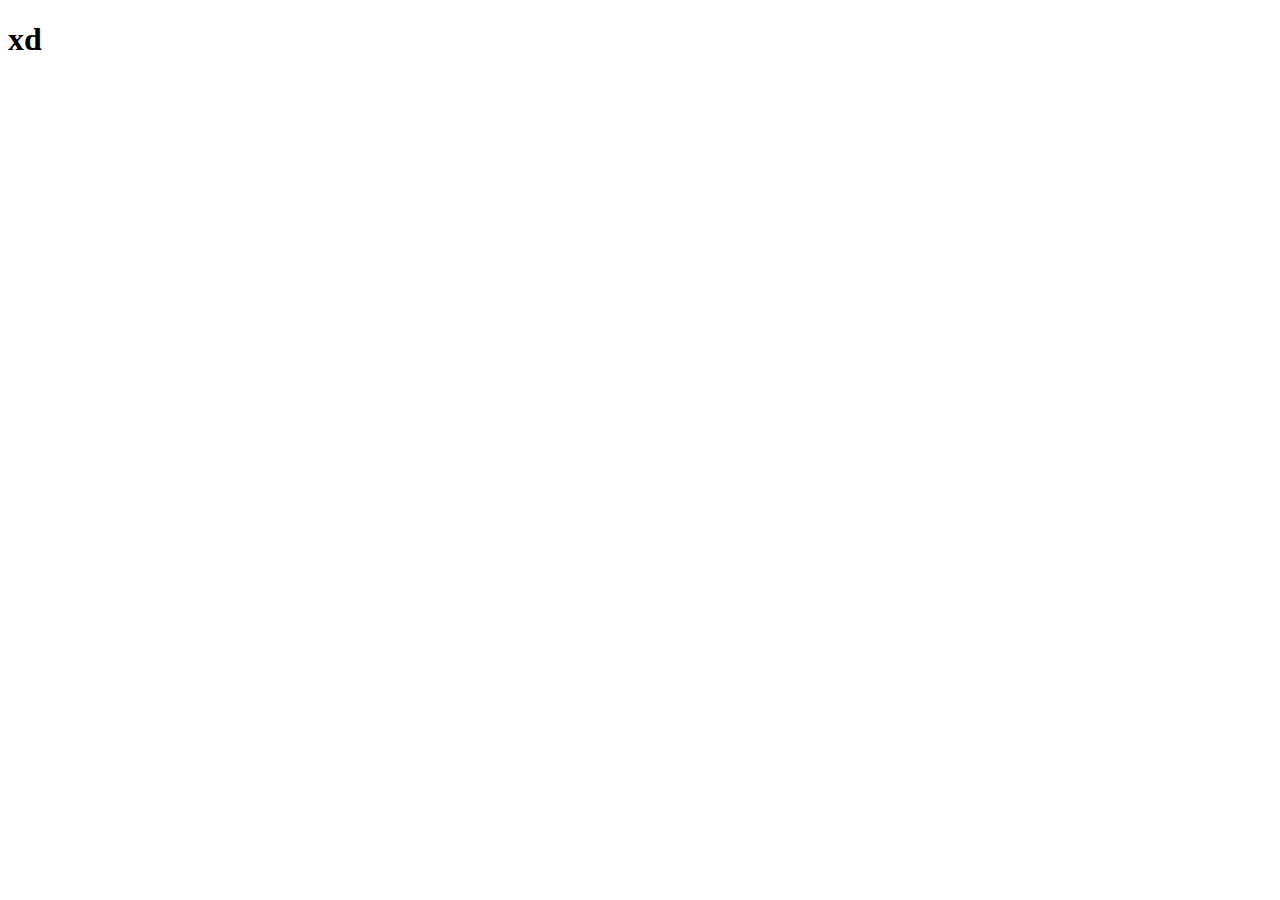
==== consejos_generales.html @ 02f45f0b "se agregan los primeros cambios" ====
<!DOCTYPE html>
<html lang="en">
<head>
    <meta charset="UTF-8">
    <meta name="viewport" content="width=device-width, initial-scale=1.0">
    <title>Introduccion</title>
</head>
<body>
    <h1>xd</h1>
</body>
</html>
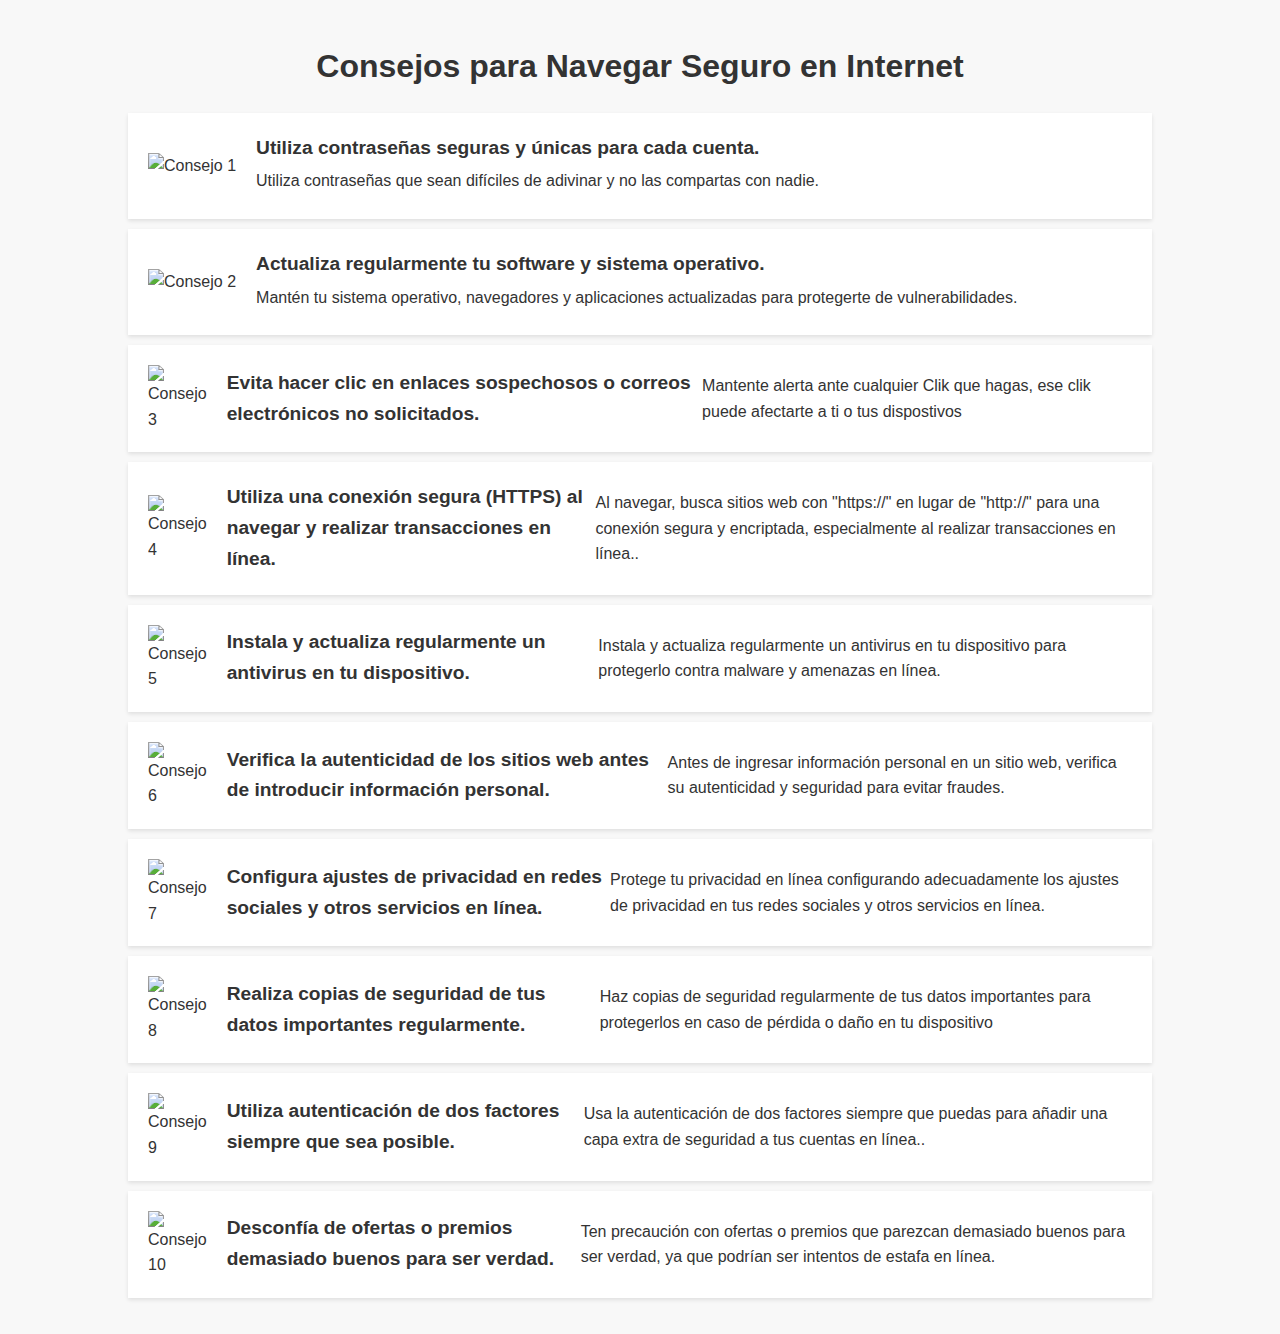
==== commit 8bd3ed6c: "Se agregaron img a inicio/introduccion" ====
--- a/consejos_generales.html
+++ b/consejos_generales.html
@@ -1,11 +1,120 @@
 <!DOCTYPE html>
-<html lang="en">
+<html lang="es">
 <head>
     <meta charset="UTF-8">
     <meta name="viewport" content="width=device-width, initial-scale=1.0">
-    <title>Introduccion</title>
+    <title>Consejos para Navegar Seguro en Internet</title>
+    <style>
+        body {
+            font-family: Arial, sans-serif;
+            line-height: 1.6;
+            margin: 0;
+            padding: 0;
+            background-color: #f8f8f8;
+            color: #333;
+        }
+        .container {
+            width: 80%;
+            margin: auto;
+            padding: 20px;
+        }
+        h1 {
+            text-align: center;
+            margin-bottom: 20px;
+            font-size: 2em;
+        }
+        ul {
+            list-style-type: none;
+            padding: 0;
+        }
+        li {
+            padding: 20px;
+            background-color: #fff;
+            margin-bottom: 10px;
+            box-shadow: 0 2px 4px rgba(0,0,0,0.1);
+            display: flex;
+            align-items: center;
+            transition: background-color 0.3s ease; /* Agregar transición */
+        }
+        li:hover {
+            background-color: #ffdd00; /* Cambiar a rojo cuando se pasa el mouse */
+        }
+        li img {
+            max-width: 100px;
+            margin-right: 20px;
+        }
+        li h2 {
+            margin: 0;
+            font-size: 1.2em;
+            font-weight: bold;
+        }
+        li p {
+            margin: 5px 0;
+            font-size: 1em;
+        }
+    </style>
 </head>
 <body>
-    <h1>xd</h1>
+    <div class="container">
+        <h1><strong>Consejos para Navegar Seguro en Internet</strong></h1>
+
+        <ul>
+            <li>
+                <img src="imagen1.jpg" alt="Consejo 1">
+                <div>
+                    <h2>Utiliza contraseñas seguras y únicas para cada cuenta.</h2>
+                    <p>Utiliza contraseñas que sean difíciles de adivinar y no las compartas con nadie.</p>
+                </div>
+            </li>
+            <li>
+                <img src="imagen2.jpg" alt="Consejo 2">
+                <div>
+                    <h2>Actualiza regularmente tu software y sistema operativo.</h2>
+                    <p>Mantén tu sistema operativo, navegadores y aplicaciones actualizadas para protegerte de vulnerabilidades.</p>
+                </div>
+            </li>
+            <!-- Resto de consejos -->
+            <li>
+                <img src="imagen3.jpg" alt="Consejo 3">
+                <h2>Evita hacer clic en enlaces sospechosos o correos electrónicos no solicitados.</h2>
+                <p>Mantente alerta ante cualquier Clik que hagas, ese clik puede afectarte a ti o tus dispostivos</p>
+            </li>
+            <li>
+                <img src="imagen4.jpg" alt="Consejo 4">
+                <h2>Utiliza una conexión segura (HTTPS) al navegar y realizar transacciones en línea.</h2>
+                <p>Al navegar, busca sitios web con "https://" en lugar de "http://" para una conexión segura y encriptada, especialmente al realizar transacciones en línea..</p>
+            </li>
+            <li>
+                <img src="imagen5.jpg" alt="Consejo 5">
+                <h2>Instala y actualiza regularmente un antivirus en tu dispositivo.</h2>
+                <p>Instala y actualiza regularmente un antivirus en tu dispositivo para protegerlo contra malware y amenazas en línea.</p>
+            </li>
+            <li>
+                <img src="imagen6.jpg" alt="Consejo 6">
+                <h2>Verifica la autenticidad de los sitios web antes de introducir información personal.</h2>
+                <p>Antes de ingresar información personal en un sitio web, verifica su autenticidad y seguridad para evitar fraudes.</p>
+            </li>
+            <li>
+                <img src="imagen7.jpg" alt="Consejo 7">
+                <h2>Configura ajustes de privacidad en redes sociales y otros servicios en línea.</h2>
+                <p>Protege tu privacidad en línea configurando adecuadamente los ajustes de privacidad en tus redes sociales y otros servicios en línea.</p>
+            </li>
+            <li>
+                <img src="imagen8.jpg" alt="Consejo 8">
+                <h2>Realiza copias de seguridad de tus datos importantes regularmente.</h2>
+                <p>Haz copias de seguridad regularmente de tus datos importantes para protegerlos en caso de pérdida o daño en tu dispositivo</p>
+            </li>
+            <li>
+                <img src="imagen9.jpg" alt="Consejo 9">
+                <h2>Utiliza autenticación de dos factores siempre que sea posible.</h2>
+                <p>Usa la autenticación de dos factores siempre que puedas para añadir una capa extra de seguridad a tus cuentas en línea..</p>
+            </li>
+            <li>
+                <img src="imagen10.jpg" alt="Consejo 10">
+                <h2>Desconfía de ofertas o premios demasiado buenos para ser verdad.</h2>
+                <p>Ten precaución con ofertas o premios que parezcan demasiado buenos para ser verdad, ya que podrían ser intentos de estafa en línea.</p>
+            </li>
+        </ul>
+    </div>
 </body>
-</html>+</html>
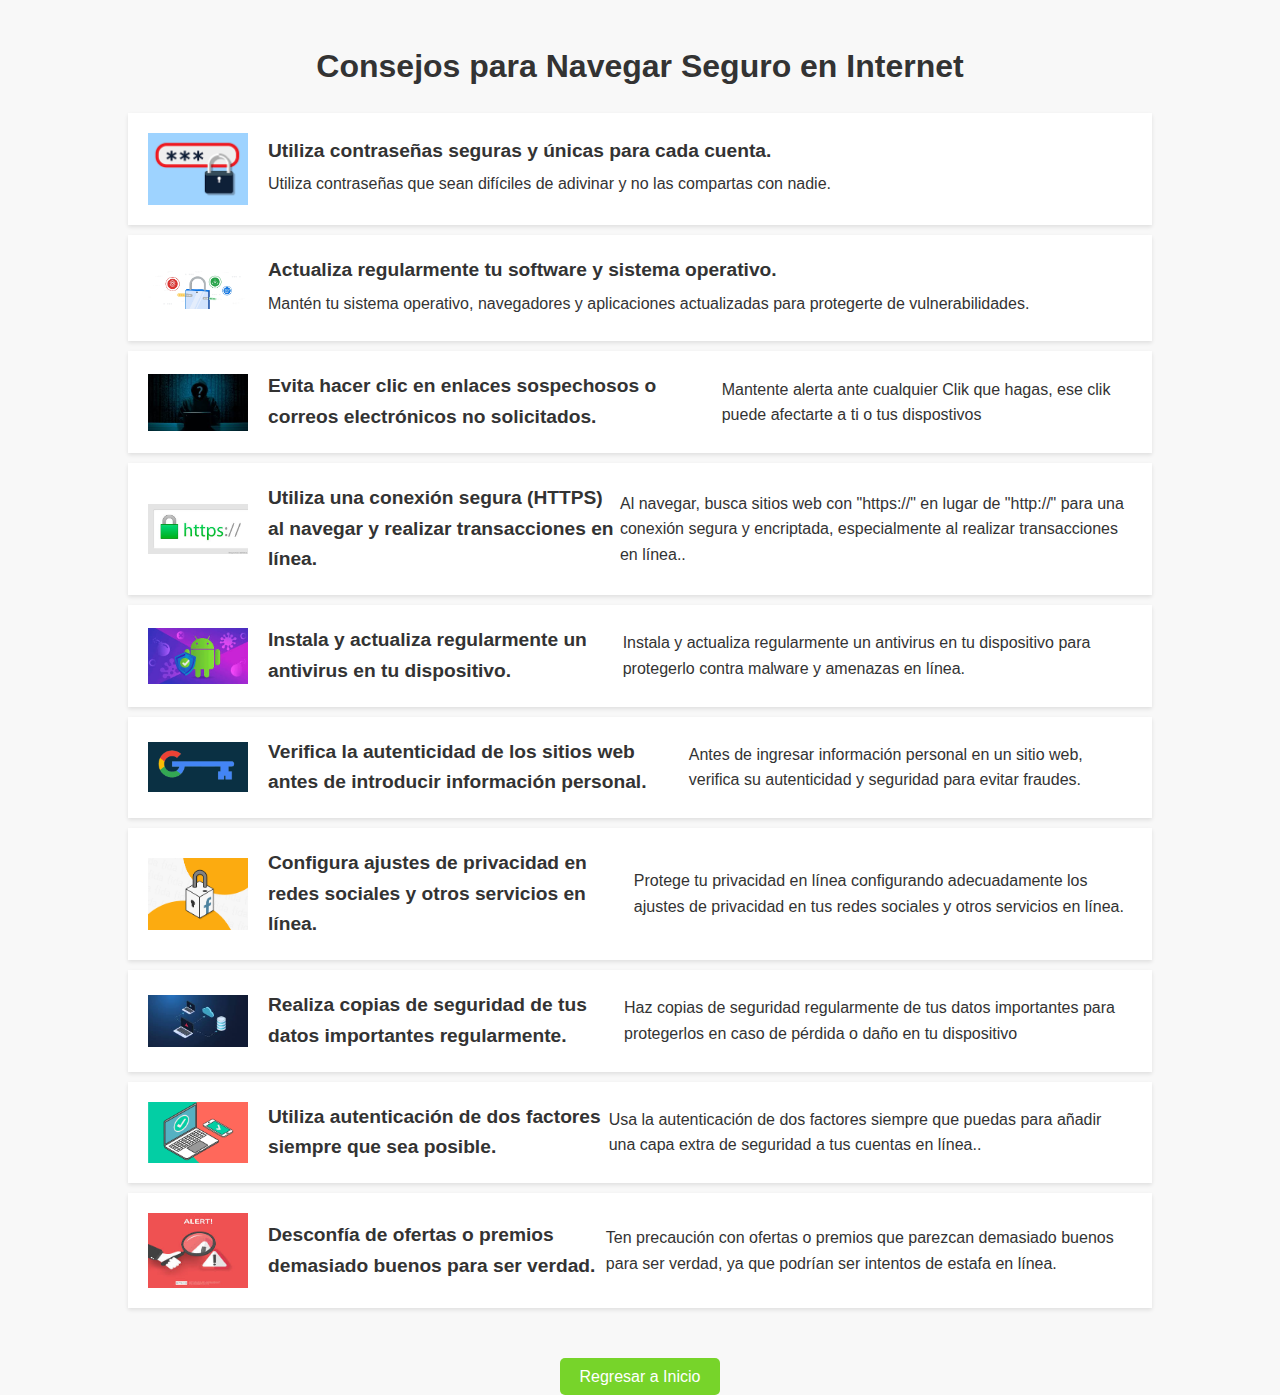
==== commit 4e7b3260: "css" ====
--- a/consejos_generales.html
+++ b/consejos_generales.html
@@ -52,6 +52,22 @@
             margin: 5px 0;
             font-size: 1em;
         }
+    .button-container {
+        text-align: center;
+        margin-top: 20px;
+    }
+    .button-container a {
+        text-decoration: none;
+        padding: 10px 20px;
+        background-color: #77d42a;
+        color: #fff;
+        border-radius: 5px;
+        font-size: 16px;
+        transition: background-color 0.3s ease;
+    }
+    .button-container a:hover {
+        background-color: #ff0000;
+    }
     </style>
 </head>
 <body>
@@ -60,14 +76,14 @@
 
         <ul>
             <li>
-                <img src="imagen1.jpg" alt="Consejo 1">
+                <img src="/img/pass.png" alt="Consejo 1">
                 <div>
                     <h2>Utiliza contraseñas seguras y únicas para cada cuenta.</h2>
                     <p>Utiliza contraseñas que sean difíciles de adivinar y no las compartas con nadie.</p>
                 </div>
             </li>
             <li>
-                <img src="imagen2.jpg" alt="Consejo 2">
+                <img src="/img/pass2.png" alt="Consejo 2">
                 <div>
                     <h2>Actualiza regularmente tu software y sistema operativo.</h2>
                     <p>Mantén tu sistema operativo, navegadores y aplicaciones actualizadas para protegerte de vulnerabilidades.</p>
@@ -75,46 +91,49 @@
             </li>
             <!-- Resto de consejos -->
             <li>
-                <img src="imagen3.jpg" alt="Consejo 3">
+                <img src="/img/pass3.jpg" alt="Consejo 3">
                 <h2>Evita hacer clic en enlaces sospechosos o correos electrónicos no solicitados.</h2>
                 <p>Mantente alerta ante cualquier Clik que hagas, ese clik puede afectarte a ti o tus dispostivos</p>
             </li>
             <li>
-                <img src="imagen4.jpg" alt="Consejo 4">
+                <img src="/img/pass4.jpg" alt="Consejo 4">
                 <h2>Utiliza una conexión segura (HTTPS) al navegar y realizar transacciones en línea.</h2>
                 <p>Al navegar, busca sitios web con "https://" en lugar de "http://" para una conexión segura y encriptada, especialmente al realizar transacciones en línea..</p>
             </li>
             <li>
-                <img src="imagen5.jpg" alt="Consejo 5">
+                <img src="/img/pass5.jpg" alt="Consejo 5">
                 <h2>Instala y actualiza regularmente un antivirus en tu dispositivo.</h2>
                 <p>Instala y actualiza regularmente un antivirus en tu dispositivo para protegerlo contra malware y amenazas en línea.</p>
             </li>
             <li>
-                <img src="imagen6.jpg" alt="Consejo 6">
+                <img src="/img/pass6.png" alt="Consejo 6">
                 <h2>Verifica la autenticidad de los sitios web antes de introducir información personal.</h2>
                 <p>Antes de ingresar información personal en un sitio web, verifica su autenticidad y seguridad para evitar fraudes.</p>
             </li>
             <li>
-                <img src="imagen7.jpg" alt="Consejo 7">
+                <img src="/img/pass7.png" alt="Consejo 7">
                 <h2>Configura ajustes de privacidad en redes sociales y otros servicios en línea.</h2>
                 <p>Protege tu privacidad en línea configurando adecuadamente los ajustes de privacidad en tus redes sociales y otros servicios en línea.</p>
             </li>
             <li>
-                <img src="imagen8.jpg" alt="Consejo 8">
+                <img src="/img/pass8.jpg" alt="Consejo 8">
                 <h2>Realiza copias de seguridad de tus datos importantes regularmente.</h2>
                 <p>Haz copias de seguridad regularmente de tus datos importantes para protegerlos en caso de pérdida o daño en tu dispositivo</p>
             </li>
             <li>
-                <img src="imagen9.jpg" alt="Consejo 9">
+                <img src="/img/pass9.png" alt="Consejo 9">
                 <h2>Utiliza autenticación de dos factores siempre que sea posible.</h2>
                 <p>Usa la autenticación de dos factores siempre que puedas para añadir una capa extra de seguridad a tus cuentas en línea..</p>
             </li>
             <li>
-                <img src="imagen10.jpg" alt="Consejo 10">
+                <img src="/img/pass10.jpg" alt="Consejo 10">
                 <h2>Desconfía de ofertas o premios demasiado buenos para ser verdad.</h2>
                 <p>Ten precaución con ofertas o premios que parezcan demasiado buenos para ser verdad, ya que podrían ser intentos de estafa en línea.</p>
             </li>
         </ul>
     </div>
+    <div class="button-container">
+        <a href="index.html">Regresar a Inicio</a>
+    </div>
 </body>
 </html>
